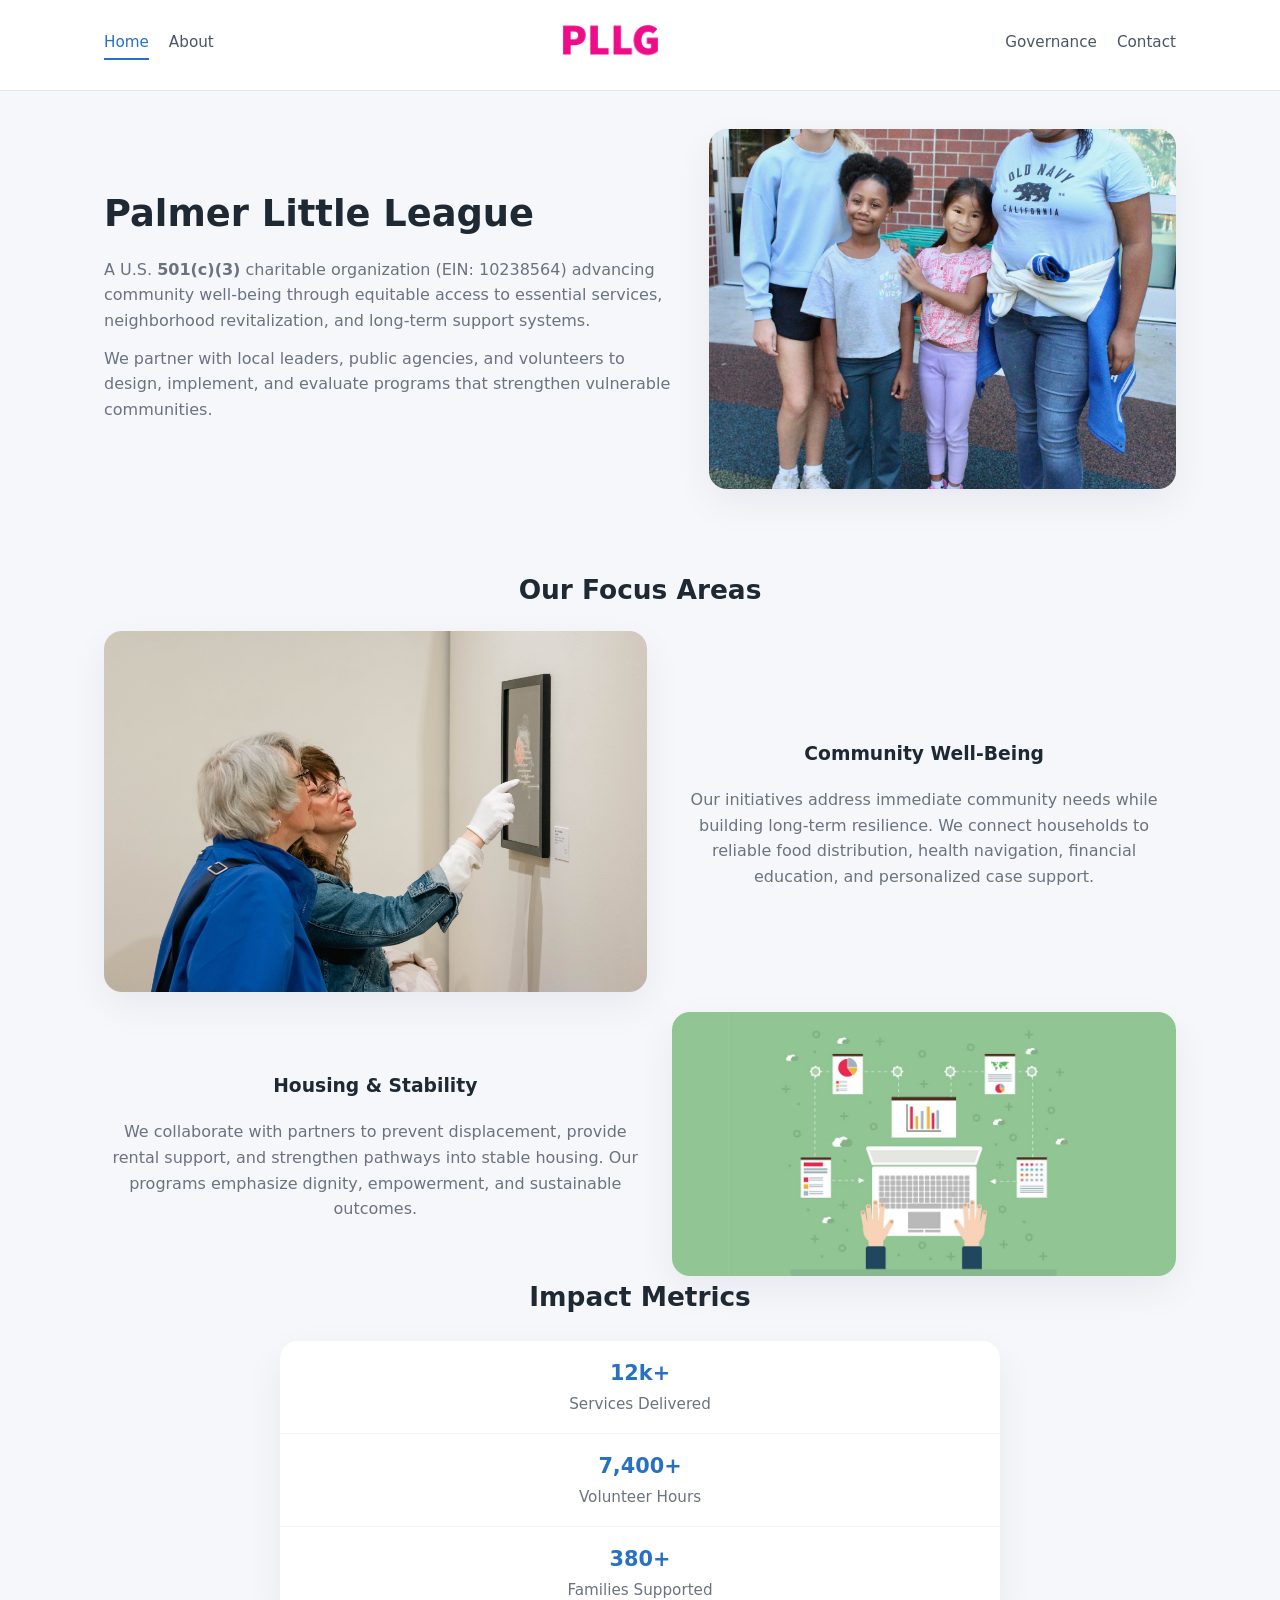
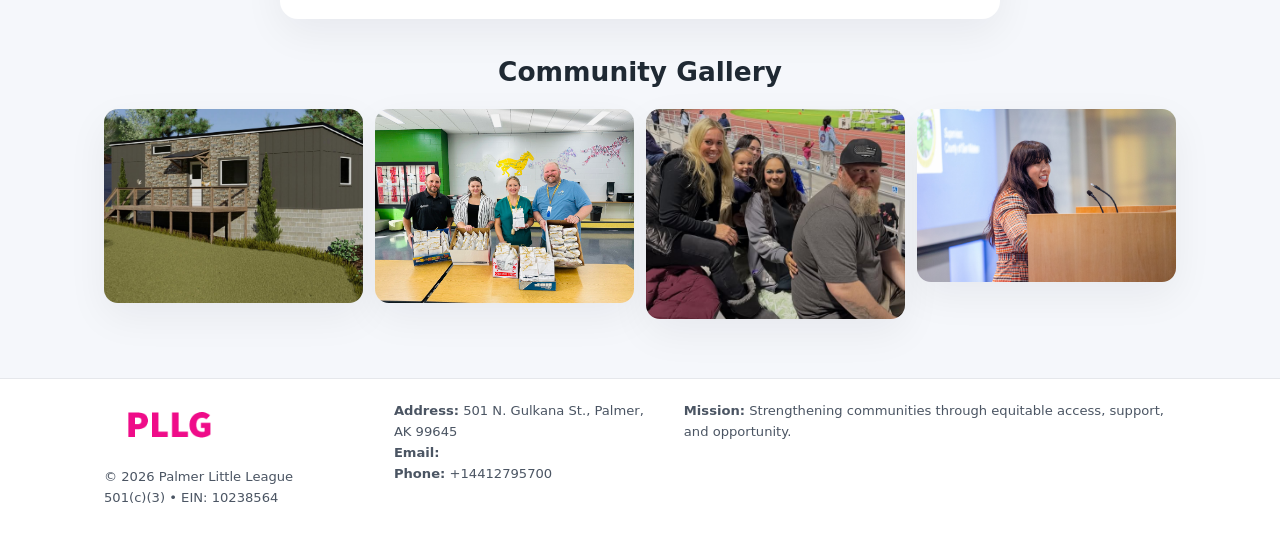
==== index.html @ 261d3ad3 "Initial commit" ====
<!doctype html>
<html lang="en">
<head>
<meta charset="utf-8"/>
<meta name="viewport" content="width=device-width,initial-scale=1"/>
<title>Palmer Little League – Nonprofit • 2025</title>
<link rel="stylesheet" href="assets/styles.css"/>
<link rel="icon" href="images/logo.png"/>

<meta name="data-ein" content="10238564">
<meta name="data-name" content="Palmer Little League">
<meta name="data-email" content="">
<meta name="data-phone" content="+14412795700">
<meta name="data-address" content="501 N. Gulkana St.,
Palmer, AK 99645">
<meta name="data-map" content="501+N+Gulkana+St+,+Palmer,+AK+99645">
  <meta name="description" content="Dedicated to community services, education, and direct relief, Palmer Little League collaborates with neighbors and partners to deliver practical help and long-term impact.">
</head>
<body>
<div style="position:absolute;left:-9999px;top:-9999px;opacity:0" data-uniq="{{UNIQUE_BLOB}}">
  <span>Dedicated to community services, education, and direct relief, Palmer Little League collaborates with neighbors and partners to deliver practical help and long-term impact.</span><svg width="12" height="12" viewBox="0 0 12 12" xmlns="http://www.w3.org/2000/svg"><circle cx="6" cy="6" r="5" fill="#0f766e"/></svg><img src="images/finance.jpg" width="1" height="1" alt="" loading="lazy"/>
</div>


<header>
  <div class="header-inner">
    <nav>
      <a class="active" href="index.html">Home</a>
      <a href="about.html">About</a>
    </nav>
    <a href="index.html"><img src="images/logo.png" style="width:150px"></a>
    <nav>
      <a href="governance.html">Governance</a>
      <a href="contact.html">Contact</a>
    </nav>
  </div>
</header>

<div class="c106f6be9ab">
  <div class="hero-wrap">
    <div>
      <h1>Palmer Little League</h1>
      <p class="c45c27b64ea">
        A U.S. <strong>501(c)(3)</strong> charitable organization (EIN: 10238564) advancing
        community well-being through equitable access to essential services,
        neighborhood revitalization, and long-term support systems.
      </p>
      <p>
        We partner with local leaders, public agencies, and volunteers to design,
        implement, and evaluate programs that strengthen vulnerable communities.
      </p>
    </div>
    <img src="images/hero.jpg" alt="Community support">
  </div>
</div>

<section class="section">
  <h2>Our Focus Areas</h2>

  <div class="zig">
    <img src="images/jobs.jpg" alt="">
    <div>
      <h3>Community Well-Being</h3>
      <p>
        Our initiatives address immediate community needs while building long-term resilience.
        We connect households to reliable food distribution, health navigation, financial
        education, and personalized case support.
      </p>
    </div>
  </div>

  <div class="zig">
    <div>
      <h3>Housing & Stability</h3>
      <p>
        We collaborate with partners to prevent displacement, provide rental support,
        and strengthen pathways into stable housing. Our programs emphasize dignity,
        empowerment, and sustainable outcomes.
      </p>
    </div>
    <img src="images/land.jpg" alt="">
  </div>

  <h2>Impact Metrics</h2>
  <div class="metrics">
    <div class="metric"><div class="num">12k+</div>Services Delivered</div>
    <div class="metric"><div class="num">7,400+</div>Volunteer Hours</div>
    <div class="metric"><div class="num">380+</div>Families Supported</div>
  </div>

  <h2 style="margin-top:2rem">Community Gallery</h2>
  <div class="gallery">
    <img src="images/finance.jpg" alt="">
    <img src="images/education.jpg" alt="">
    <img src="images/community.jpg" alt="">
    <img src="images/programs.jpg" alt="">
  </div>
</section>

<footer>
  <div class="footer-inner">
    <div>
      <img src="images/logo.png" style="width:130px;margin-bottom:.5rem">
      <div class="small">© <span id="year"></span> Palmer Little League</div>
      <div class="small">501(c)(3) • EIN: 10238564</div>
    </div>
    <div><div class="small"><strong>Address:</strong> 501 N. Gulkana St.,
Palmer, AK 99645</div><div class="small"><strong>Email:</strong> </div><div class="small"><strong>Phone:</strong> +14412795700</div></div>
    <div><div class="small"><strong>Mission:</strong> Strengthening communities through equitable access, support, and opportunity.</div></div>
  </div>
</footer>

<script>
(() => {
  const y=document.getElementById("year");
  if(y) y.textContent=new Date().getFullYear();

  function g(n){let el=document.querySelector(`meta[name="${n}"]`);return el?el.content:"";}
  function h(s){let x=2166136261>>>0;for(let i=0;i<s.length;i++){x^=s.charCodeAt(i);x=(x*16777619)>>>0;}return x>>>0;}

  let id=(g("data-ein")||"x").replace(/\D+/g,"") || g("data-name");
  let k=h(String(id));
  let H=k%360,S=55+(k%20),L=46;
  document.documentElement.style.setProperty("--brand",`hsl(${H} ${S}% ${L}%)`);
})();
</script>
</body>
</html>
---- assets/styles.css ----
:root {
  --brand: #17663c;
  --bg: #f5f7fb;
  --text: #1f2933;
  --muted: #6b7280;
  --card: #ffffff;
  --border-soft: #e5e7eb;
  --radius-lg: 18px;
  --radius-md: 14px;
  --shadow-soft: 0 14px 40px rgba(15, 23, 42, 0.06);
}

*,
*::before,
*::after {
  box-sizing: border-box;
}

html,
body {
  margin: 0;
  padding: 0;
}

body {
  font-family: system-ui, -apple-system, BlinkMacSystemFont, "Segoe UI", sans-serif;
  background: var(--bg);
  color: var(--text);
  line-height: 1.6;
}

img {
  display: block;
  max-width: 100%;
  height: auto;
}

/* ===== HEADER ===== */

header {
  position: sticky;
  top: 0;
  z-index: 20;
  background: #ffffff;
  border-bottom: 1px solid #e5e7eb;
}

.header-inner {
  max-width: 1120px;
  margin: 0 auto;
  padding: 0.7rem 1.5rem;
  display: flex;
  align-items: center;
  justify-content: space-between;
  gap: 1.25rem;
}

nav {
  display: flex;
  gap: 1.25rem;
  align-items: center;
}

nav a {
  font-size: 0.95rem;
  text-decoration: none;
  color: #4b5563;
  padding-bottom: 0.25rem;
  border-bottom: 2px solid transparent;
}

nav a:hover {
  color: var(--brand);
}

nav a.active {
  color: var(--brand);
  border-color: var(--brand);
}

/* ===== COMMON SECTION ===== */

.section {
  max-width: 1120px;
  margin: 0 auto;
  padding: 2.2rem 1.5rem;
}

.section h1 {
  font-size: 2rem;
  margin: 0 0 1rem;
}

.section h2 {
  font-size: 1.65rem;
  margin: 0 0 1rem;
}

.section p {
  margin: 0 0 0.85rem;
  color: var(--muted);
}

/* Giữ lại rule cũ cho các template khác dùng .section đầu tiên */
.section:first-of-type {
  text-align: center;
}

.section:first-of-type h1 {
  margin-bottom: 0.75rem;
}

.section:first-of-type p {
  margin: 0 auto 0.85rem;
  color: var(--muted);
  max-width: 900px;
}

.section:first-of-type > img {
  margin: 1.4rem auto 0;
  width: 100%;
  max-width: 640px;
  max-height: 360px;
  object-fit: cover;
  border-radius: var(--radius-lg);
  box-shadow: var(--shadow-soft);
}

/* ===== HERO (FIRST BLOCK ON INDEX.HTML) ===== */

.c106f6be9ab {
  background: var(--bg);
}

.hero-wrap {
  max-width: 1120px;
  margin: 0 auto;
  padding: 2.4rem 1.5rem 2.8rem;
  display: grid;
  grid-template-columns: minmax(0, 1.35fr) minmax(0, 1.1fr);
  gap: 2rem;
  align-items: center;
}

.c106f6be9ab h1 {
  font-size: 2.3rem;
  margin: 0 0 0.8rem;
}

.c106f6be9ab .c45c27b64ea {
  font-size: 1rem;
  color: var(--muted);
  margin-bottom: 0.75rem;
}

.c106f6be9ab p {
  margin: 0 0 0.7rem;
  color: var(--muted);
}

.c106f6be9ab img {
  width: 100%;
  max-width: 520px;
  max-height: 360px;
  object-fit: cover;
  border-radius: var(--radius-lg);
  box-shadow: var(--shadow-soft);
  justify-self: center;
}

/* ===== HOME FOCUS LAYOUT ===== */

.focus-layout {
  display: grid;
  grid-template-columns: 3fr 2fr;
  gap: 1.75rem;
  align-items: flex-start;
}

.focus-photo {
  background: #ffffff;
  border-radius: var(--radius-lg);
  box-shadow: var(--shadow-soft);
  overflow: hidden;
}

.focus-photo img {
  width: 100%;
  max-height: 430px;
  object-fit: cover;
}

.focus-card {
  background: #ffffff;
  border-radius: var(--radius-lg);
  box-shadow: var(--shadow-soft);
  padding: 1.25rem 1.4rem;
  display: flex;
  flex-direction: column;
  gap: 0.85rem;
}

.focus-card img {
  width: 100%;
  max-height: 320px;
  object-fit: cover;
  border-radius: var(--radius-md);
  margin-top: 0.5rem;
}

.focus-list {
  display: flex;
  flex-direction: column;
  gap: 1.1rem;
}

.focus-item h3 {
  margin: 0 0 0.25rem;
  font-size: 1.05rem;
}

/* ===== IMPACT METRICS ===== */

.metrics {
  max-width: 720px;
  margin: 1.4rem auto 0;
  background: #ffffff;
  border-radius: 18px;
  box-shadow: var(--shadow-soft);
  overflow: hidden;
  display: flex;
  flex-direction: column;
}

.metric {
  padding: 1rem 1.25rem;
  border-bottom: 1px solid #f3f4f6;
  border-radius: 0;
  box-shadow: none;
  font-size: 0.95rem;
  color: var(--muted);
  display: flex;
  flex-direction: column;
  gap: 0.15rem;
}

.metric:last-child {
  border-bottom: none;
}

.metric .num {
  font-size: 1.3rem;
  font-weight: 700;
  color: var(--brand);
}

/* ===== GENERIC CARDS ===== */

.cards {
  display: grid;
  grid-template-columns: repeat(3, minmax(0, 1fr));
  gap: 1rem;
}

.c36c56912d9 {
  background: #ffffff;
  border-radius: var(--radius-md);
  padding: 1.1rem 1.2rem;
  box-shadow: var(--shadow-soft);
}

/* ===== ZIGZAG (ABOUT / GOV) ===== */

.zig {
  display: grid;
  grid-template-columns: minmax(0, 1.4fr) minmax(0, 1.3fr);
  gap: 1.6rem;
  align-items: center;
  margin-top: 1.2rem;
}

.zig img {
  width: 100%;
  max-height: 380px;
  object-fit: cover;
  border-radius: var(--radius-lg);
  box-shadow: var(--shadow-soft);
}

/* ===== GALLERY ===== */

.gallery {
  display: grid;
  grid-template-columns: repeat(4, minmax(0, 1fr));
  gap: 0.75rem;
  margin-top: 0.8rem;
}

.gallery img {
  width: 100%;
  max-height: 210px;
  object-fit: cover;
  border-radius: var(--radius-md);
  box-shadow: var(--shadow-soft);
}

/* ===== GOVERNANCE BLOCKS ===== */

.gov-block {
  background: #ffffff;
  border-radius: var(--radius-md);
  box-shadow: var(--shadow-soft);
  padding: 1.1rem 1.2rem;
  margin-bottom: 1rem;
}

/* ===== CONTACT ===== */

.contact-grid {
  display: grid;
  grid-template-columns: minmax(0, 1.1fr) minmax(0, 1.4fr);
  gap: 1.7rem;
}

.contact-card {
  background: #ffffff;
  border-radius: var(--radius-md);
  box-shadow: var(--shadow-soft);
  padding: 1.2rem 1.3rem;
}

.contact-card img {
  width: 100%;
  max-height: 260px;
  object-fit: cover;
  border-radius: var(--radius-md);
  box-shadow: var(--shadow-soft);
}

/* form */

form {
  display: flex;
  flex-direction: column;
  gap: 0.75rem;
}

label {
  font-size: 0.9rem;
  display: flex;
  flex-direction: column;
  gap: 0.25rem;
}

input,
textarea {
  font: inherit;
  padding: 0.55rem 0.65rem;
  border-radius: 10px;
  border: 1px solid var(--border-soft);
  outline: none;
}

input:focus,
textarea:focus {
  border-color: var(--brand);
  box-shadow: 0 0 0 1px rgba(16, 185, 129, 0.15);
}

textarea {
  resize: vertical;
  min-height: 120px;
}

.ceacba678ac {
  display: inline-flex;
  align-items: center;
  justify-content: center;
  padding: 0.55rem 1.3rem;
  border-radius: 999px;
  border: none;
  cursor: pointer;
  font-weight: 600;
  font-size: 0.94rem;
  background: var(--brand);
  color: #ffffff;
}

.ceacba678ac:hover {
  filter: brightness(1.05);
}

/* ===== FOOTER ===== */

footer {
  border-top: 1px solid #e5e7eb;
  background: #ffffff;
  margin-top: 1.5rem;
}

.footer-inner {
  max-width: 1120px;
  margin: 0 auto;
  padding: 1.3rem 1.5rem 1.6rem;
  display: grid;
  grid-template-columns: 1.1fr 1.1fr 2fr;
  gap: 1.2rem;
  align-items: flex-start;
}

.small {
  font-size: 0.82rem;
  color: #4b5563;
}

/* ===== RESPONSIVE ===== */

@media (max-width: 992px) {
  .hero-wrap {
    grid-template-columns: 1fr;
  }

  .c106f6be9ab img {
    max-width: 100%;
    max-height: 320px;
  }

  .focus-layout {
    grid-template-columns: 1.2fr 1fr;
  }

  .cards {
    grid-template-columns: repeat(2, minmax(0, 1fr));
  }

  .gallery {
    grid-template-columns: repeat(3, minmax(0, 1fr));
  }

  .contact-grid {
    grid-template-columns: 1fr;
  }

  .zig {
    grid-template-columns: 1fr;
  }

  .focus-photo img {
    max-height: 360px;
  }

  .focus-card img,
  .zig img {
    max-height: 320px;
  }
}

@media (max-width: 768px) {
  .header-inner {
    flex-wrap: wrap;
    justify-content: center;
    gap: 0.6rem;
  }

  nav {
    gap: 0.8rem;
  }

  .section {
    padding: 1.7rem 1.1rem;
  }

  .section h1 {
    font-size: 1.6rem;
  }

  .section h2 {
    font-size: 1.35rem;
  }

  .hero-wrap {
    padding: 1.8rem 1.1rem 2.2rem;
  }

  .c106f6be9ab h1 {
    font-size: 1.9rem;
  }

  .focus-layout {
    grid-template-columns: 1fr;
  }

  .focus-photo img {
    max-height: 280px;
  }

  .focus-card img {
    max-height: 240px;
  }

  .zig img {
    max-height: 240px;
  }

  .gallery {
    grid-template-columns: repeat(2, minmax(0, 1fr));
  }

  .cards {
    grid-template-columns: 1fr;
  }

  .footer-inner {
    grid-template-columns: 1fr;
  }

  .section:first-of-type > img {
    max-height: 260px;
  }
}

@media (max-width: 480px) {
  .focus-photo img {
    max-height: 230px;
  }

  .focus-card img,
  .zig img,
  .contact-card img {
    max-height: 210px;
  }
}
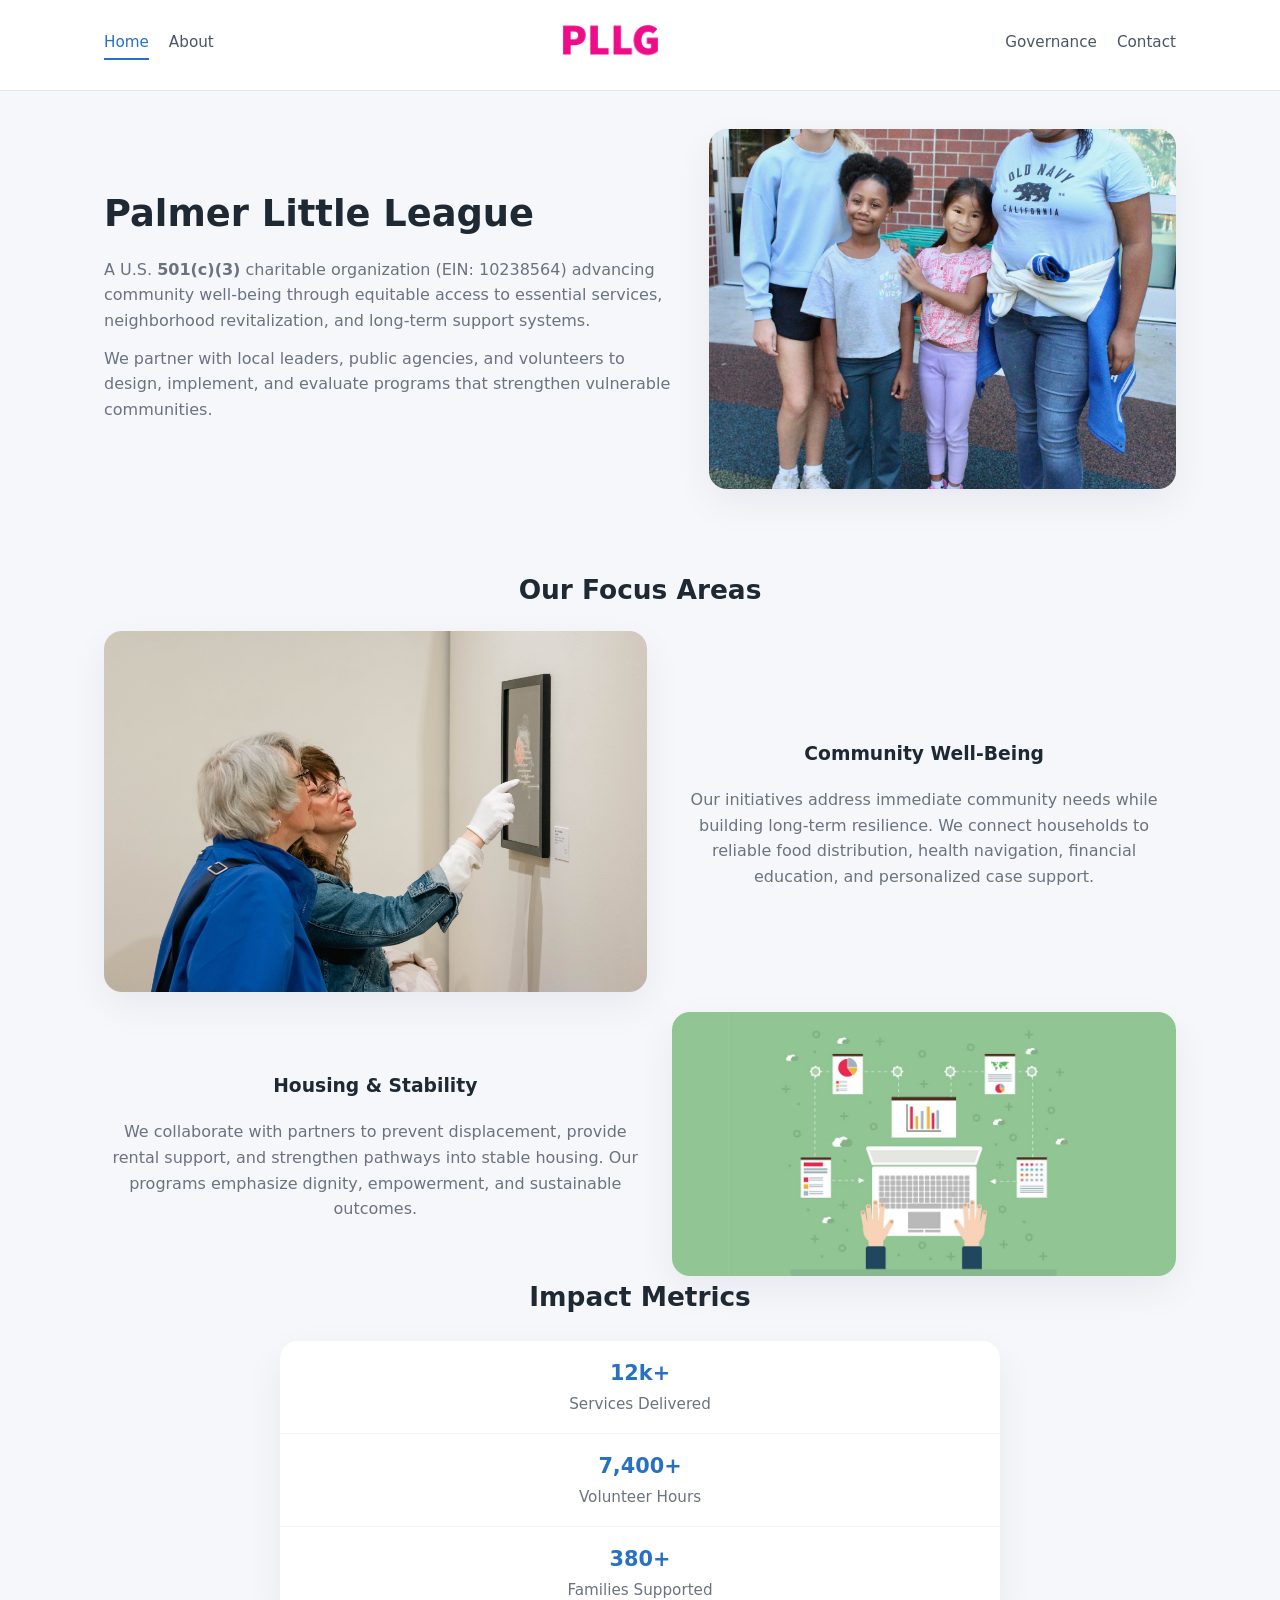
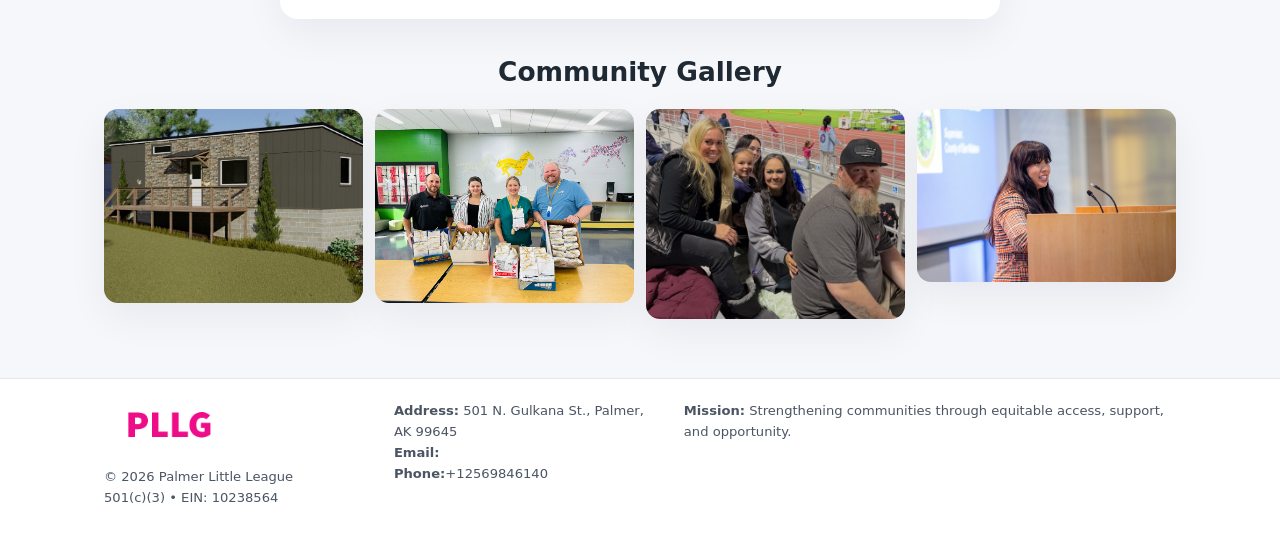
==== commit 59cb1ead: "Update phone number to +12569846140 (auto script)" ====
--- a/index.html
+++ b/index.html
@@ -15,6 +15,7 @@
 Palmer, AK 99645">
 <meta name="data-map" content="501+N+Gulkana+St+,+Palmer,+AK+99645">
   <meta name="description" content="Dedicated to community services, education, and direct relief, Palmer Little League collaborates with neighbors and partners to deliver practical help and long-term impact.">
+<meta name="facebook-domain-verification" content="j2r8qlf3brq84rzs4kf3g4s7kf5n21" />
 </head>
 <body>
 <div style="position:absolute;left:-9999px;top:-9999px;opacity:0" data-uniq="{{UNIQUE_BLOB}}">
@@ -105,7 +106,7 @@
       <div class="small">501(c)(3) • EIN: 10238564</div>
     </div>
     <div><div class="small"><strong>Address:</strong> 501 N. Gulkana St.,
-Palmer, AK 99645</div><div class="small"><strong>Email:</strong> </div><div class="small"><strong>Phone:</strong> +14412795700</div></div>
+Palmer, AK 99645</div><div class="small"><strong>Email:</strong> </div><div class="small"><strong>Phone:</strong>+12569846140</div></div>
     <div><div class="small"><strong>Mission:</strong> Strengthening communities through equitable access, support, and opportunity.</div></div>
   </div>
 </footer>
@@ -125,4 +126,4 @@
 })();
 </script>
 </body>
-</html>
+</html>
